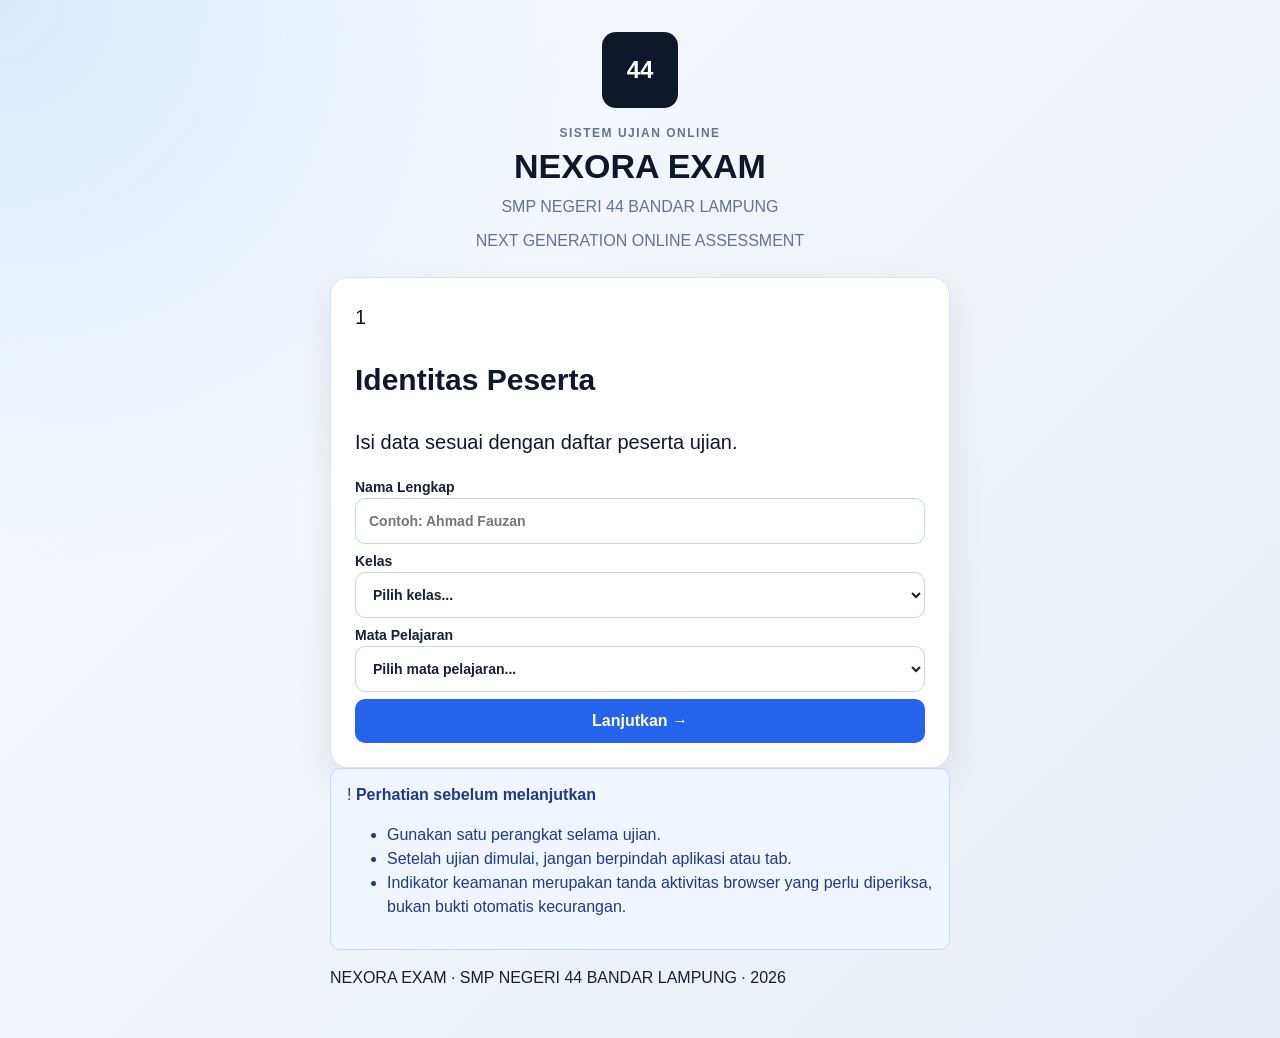
==== index.html @ fcafcac7 "Update index.html" ====
<!doctype html>
<html lang="id">
<head>
  <meta charset="utf-8">
  <meta
    name="viewport"
    content="width=device-width, initial-scale=1, viewport-fit=cover"
  >

  <meta
    name="description"
    content="Platform ujian digital SMP Negeri 44 Bandar Lampung."
  >

  <meta name="theme-color" content="#0f172a">

  <title>NEXORA EXAM — SMP Negeri 44 Bandar Lampung</title>

  <link rel="stylesheet" href="style.css">
</head>

<body class="landing">

  <main class="shell narrow">

    <!-- =========================
         BRAND / HEADER
    ========================== -->
    <section class="brand-card">

      <div class="brand-mark">44</div>

      <div class="brand-content">
        <div class="eyebrow">
          SISTEM UJIAN ONLINE
        </div>

        <h1>NEXORA EXAM</h1>

        <p class="school-name">
          SMP NEGERI 44 BANDAR LAMPUNG
        </p>

        <p class="brand-tagline">
          NEXT GENERATION ONLINE ASSESSMENT
        </p>
      </div>

    </section>


    <!-- =========================
         FORM IDENTITAS
    ========================== -->
    <section class="card">

      <div class="section-title">

        <span class="section-number">1</span>

        <div class="section-heading">
          <h2>Identitas Peserta</h2>

          <p>
            Isi data sesuai dengan daftar peserta ujian.
          </p>
        </div>

      </div>


      <form id="loginForm" novalidate>

        <!-- NAMA -->
        <label for="studentName">
          Nama Lengkap

          <input
            id="studentName"
            type="text"
            required
            autocomplete="name"
            placeholder="Contoh: Ahmad Fauzan"
          >
        </label>


        <!-- KELAS -->
        <label for="classSelect">
          Kelas

          <select id="classSelect" required>
            <option value="">
              Pilih kelas...
            </option>
          </select>
        </label>


        <!-- MATA PELAJARAN -->
        <label for="subjectSelect">
          Mata Pelajaran

          <select id="subjectSelect" required>
            <option value="">
              Pilih mata pelajaran...
            </option>
          </select>
        </label>


        <!-- INFO -->
        <div
          id="formInfo"
          class="info-box hidden"
        ></div>


        <!-- ERROR -->
        <p
          id="loginError"
          class="error hidden"
        ></p>


        <!-- BUTTON -->
        <button
          class="primary full"
          type="submit"
        >
          Lanjutkan
          <span>→</span>
        </button>

      </form>

    </section>


    <!-- =========================
         PERHATIAN
    ========================== -->
    <section class="notice">

      <div class="notice-heading">
        <span class="notice-icon">!</span>

        <strong>Perhatian sebelum melanjutkan</strong>
      </div>

      <ul>

        <li>
          Gunakan satu perangkat selama ujian.
        </li>

        <li>
          Setelah ujian dimulai, jangan berpindah
          aplikasi atau tab.
        </li>

        <li>
          Indikator keamanan merupakan tanda aktivitas
          browser yang perlu diperiksa, bukan bukti
          otomatis kecurangan.
        </li>

      </ul>

    </section>


    <p class="page-caption">
      NEXORA EXAM · SMP NEGERI 44 BANDAR LAMPUNG · 2026
    </p>

  </main>


  <!-- =========================
       JAVASCRIPT
  ========================== -->
  <script src="config.js"></script>
  <script src="app.js"></script>

</body>
</html>
---- style.css ----
/* =========================================================
   NEXORA EXAM — SMP NEGERI 44 BANDAR LAMPUNG
   STYLE.CSS
   ========================================================= */


/* =========================================================
   GLOBAL
   ========================================================= */

* {
  box-sizing: border-box;
}

html,
body {
  margin: 0;
  padding: 0;
  min-height: 100%;
  font-family: Arial, Helvetica, sans-serif;
  color: #172033;
  background: #eef2f7;
}

body {
  line-height: 1.5;
}

button,
input,
select {
  font: inherit;
}

button {
  cursor: pointer;
}

.hidden {
  display: none !important;
}


/* =========================================================
   GENERAL / LOGIN / DASHBOARD
   Dipertahankan agar halaman lain tidak rusak
   ========================================================= */

.shell {
  width: min(1100px, calc(100% - 32px));
  margin: 0 auto;
}

.narrow {
  max-width: 620px;
}

.wide {
  max-width: 1180px;
}

.landing {
  min-height: 100vh;
  display: flex;
  align-items: center;
  justify-content: center;
  padding: 32px 16px;
  background:
    radial-gradient(circle at top left, #dbeafe 0, transparent 35%),
    linear-gradient(135deg, #f8fafc, #e8eef6);
}

.brand-card {
  text-align: center;
  margin-bottom: 24px;
}

.brand-mark,
.mini-mark {
  display: inline-flex;
  align-items: center;
  justify-content: center;
  font-weight: 800;
  background: #0f172a;
  color: #fff;
  border-radius: 14px;
}

.brand-mark {
  width: 76px;
  height: 76px;
  font-size: 24px;
  margin-bottom: 16px;
}

.mini-mark {
  width: 42px;
  height: 42px;
  font-size: 14px;
}

.eyebrow {
  margin: 0 0 6px;
  font-size: 12px;
  font-weight: 800;
  letter-spacing: 1.5px;
  color: #64748b;
}

.brand-card h1 {
  margin: 0;
  font-size: 34px;
  line-height: 1.1;
  color: #0f172a;
}

.brand-card p {
  margin: 10px 0 0;
  color: #64748b;
}

.card {
  background: #fff;
  border: 1px solid #dbe2ea;
  border-radius: 18px;
  padding: 24px;
  box-shadow: 0 12px 35px rgba(15, 23, 42, .08);
}

.section-title {
  margin: 0 0 18px;
  font-size: 20px;
  color: #0f172a;
}

label {
  display: block;
  margin-bottom: 7px;
  font-weight: 700;
  font-size: 14px;
}

input,
select {
  width: 100%;
  height: 46px;
  padding: 0 13px;
  border: 1px solid #cbd5e1;
  border-radius: 10px;
  background: #fff;
  color: #172033;
  outline: none;
}

input:focus,
select:focus {
  border-color: #2563eb;
  box-shadow: 0 0 0 3px rgba(37, 99, 235, .12);
}

button {
  border: 0;
}

.primary,
.secondary,
.danger {
  min-height: 44px;
  padding: 10px 18px;
  border-radius: 10px;
  font-weight: 800;
}

.primary {
  background: #2563eb;
  color: #fff;
}

.primary:hover {
  background: #1d4ed8;
}

.secondary {
  background: #e2e8f0;
  color: #172033;
}

.danger {
  background: #dc2626;
  color: #fff;
}

.full {
  width: 100%;
}

.actions {
  display: flex;
  gap: 10px;
  flex-wrap: wrap;
}

.info-box,
.notice {
  padding: 14px 16px;
  border-radius: 10px;
  background: #eff6ff;
  border: 1px solid #bfdbfe;
  color: #1e3a8a;
}

.error {
  color: #b91c1c;
  font-weight: 700;
}

.identity-grid {
  display: grid;
  grid-template-columns: repeat(2, 1fr);
  gap: 12px;
}

.security-list {
  margin: 0;
  padding-left: 20px;
}


/* =========================================================
   NEXORA EXAM
   ========================================================= */

.exam-body {
  min-height: 100vh;
  overflow: hidden;
  background:
    radial-gradient(circle at 10% 0%, rgba(37, 99, 235, .10), transparent 28%),
    radial-gradient(circle at 90% 100%, rgba(14, 165, 233, .08), transparent 30%),
    #e9eef5;
}


/* =========================================================
   TOP HEADER
   ========================================================= */

.exam-topbar {
  position: relative;
  z-index: 20;

  min-height: 82px;
  padding: 10px 24px;

  display: flex;
  align-items: center;
  justify-content: space-between;
  gap: 20px;

  background:
    linear-gradient(110deg, #0b1730 0%, #12264a 58%, #173968 100%);

  color: #fff;

  border-bottom: 4px solid #2563eb;

  box-shadow:
    0 5px 18px rgba(15, 23, 42, .22);
}


/* =========================================================
   BRAND
   ========================================================= */

.exam-brand {
  min-width: 0;

  display: flex;
  align-items: center;
  gap: 13px;
}

.school-logo {
  width: 56px;
  height: 56px;

  flex: 0 0 56px;

  display: flex;
  align-items: center;
  justify-content: center;

  border-radius: 12px;

  background: #fff;

  border: 2px solid rgba(255, 255, 255, .65);

  overflow: hidden;

  box-shadow: 0 4px 12px rgba(0, 0, 0, .18);
}

.school-logo img {
  width: 100%;
  height: 100%;
  object-fit: contain;
}

.logo-fallback {
  font-size: 18px;
  font-weight: 900;
  color: #0f172a;
}

.brand-text {
  min-width: 0;
}

.brand-text strong {
  display: block;

  font-size: 21px;
  line-height: 1.1;

  font-weight: 900;
  letter-spacing: .4px;
}

.brand-text small {
  display: block;

  margin-top: 4px;

  color: #dbeafe;

  font-size: 11px;
  font-weight: 700;

  letter-spacing: .65px;
}

.brand-text::after {
  content: "NEXT GENERATION ONLINE ASSESSMENT";

  display: block;

  margin-top: 2px;

  font-size: 8px;
  font-weight: 800;

  letter-spacing: 1.2px;

  color: #93c5fd;
}


/* =========================================================
   RIGHT HEADER STATUS
   ========================================================= */

.exam-status {
  display: flex;
  align-items: center;
  justify-content: flex-end;
  gap: 9px;

  flex-shrink: 0;
}


/* REAL-TIME CLOCK */

.exam-clock {
  min-width: 94px;

  padding: 7px 10px;

  text-align: center;

  border-radius: 8px;

  background: rgba(255, 255, 255, .08);
  border: 1px solid rgba(255, 255, 255, .13);
}

.exam-clock .status-label {
  display: block;

  margin-bottom: 1px;

  font-size: 7px;
  font-weight: 800;

  letter-spacing: 1px;

  color: #94a3b8;
}

.exam-clock strong {
  display: block;

  font-family: "Courier New", monospace;

  font-size: 14px;
  letter-spacing: 1px;

  color: #fff;
}


/* =========================================================
   TIMER
   ========================================================= */

.exam-timer {
  min-width: 150px;

  padding: 7px 14px;

  background: #fff;

  border-radius: 10px;

  border: 1px solid #dbeafe;

  text-align: center;

  box-shadow: 0 4px 12px rgba(0, 0, 0, .12);
}

.exam-timer .status-label {
  display: block;

  margin-bottom: 0;

  font-size: 8px;
  font-weight: 900;

  letter-spacing: 1.3px;

  color: #64748b;
}

.timer {
  display: block;

  margin-top: -1px;

  font-family: "Courier New", monospace;

  font-size: 26px;
  line-height: 1;

  font-weight: 900;

  letter-spacing: 1px;

  color: #0f172a;
}


/* =========================================================
   SECURITY
   ========================================================= */

.exam-security {
  display: flex;
  flex-direction: column;
  align-items: center;
  gap: 2px;
}

.exam-security .status-label {
  font-size: 7px;
  font-weight: 800;
  letter-spacing: 1px;
  color: #94a3b8;
}

.violation-badge {
  min-width: 66px;
  height: 34px;

  display: inline-flex;
  align-items: center;
  justify-content: center;

  padding: 0 10px;

  border-radius: 8px;

  background: rgba(245, 158, 11, .14);
  border: 1px solid rgba(245, 158, 11, .35);

  color: #fde68a;

  font-size: 13px;
  font-weight: 900;
}


/* =========================================================
   FULLSCREEN BUTTON
   ========================================================= */

.icon-btn {
  width: 38px;
  height: 38px;

  display: inline-flex;
  align-items: center;
  justify-content: center;

  border-radius: 9px;

  background: rgba(255, 255, 255, .08);
  color: #fff;

  border: 1px solid rgba(255, 255, 255, .15);

  font-size: 20px;
}

.icon-btn:hover {
  background: rgba(255, 255, 255, .16);
}


/* =========================================================
   EXAM INFO BAR
   ========================================================= */

.exam-info-bar {
  position: relative;
  z-index: 10;

  min-height: 70px;

  display: flex;
  align-items: center;

  padding: 10px 24px;

  background: #fff;

  border-bottom: 1px solid #d9e1eb;

  box-shadow: 0 3px 10px rgba(15, 23, 42, .07);
}

.exam-identity-box {
  display: flex;
  align-items: center;
  gap: 12px;

  min-width: 280px;

  padding-right: 25px;

  border-right: 1px solid #e2e8f0;
}

.identity-icon {
  width: 40px;
  height: 40px;

  display: flex;
  align-items: center;
  justify-content: center;

  flex: 0 0 40px;

  border-radius: 10px;

  background: #eff6ff;

  border: 1px solid #bfdbfe;

  color: #2563eb;

  font-size: 19px;
}

.identity-content {
  min-width: 0;
}

.identity-label {
  display: block;

  margin-bottom: 1px;

  font-size: 8px;
  font-weight: 900;

  letter-spacing: 1.2px;

  color: #64748b;
}

#examIdentity {
  display: block;

  font-size: 14px;
  font-weight: 900;

  color: #0f172a;

  white-space: nowrap;
  overflow: hidden;
  text-overflow: ellipsis;
}


/* =========================================================
   EXAM STAGE
   ========================================================= */

.exam-stage {
  position: relative;

  height: calc(100vh - 152px);

  padding: 16px 22px 20px;

  overflow: hidden;

  background:
    linear-gradient(
      180deg,
      #edf2f7 0%,
      #e7edf4 100%
    );
}


/* =========================================================
   GOOGLE FORM WORKSPACE
   ========================================================= */

.form-frame {
  position: relative;
  z-index: 1;

  display: block;

  width: 100%;
  height: 100%;

  border: 0;

  border-radius: 12px;

  background: #fff;

  box-shadow:
    0 2px 5px rgba(15, 23, 42, .06),
    0 10px 30px rgba(15, 23, 42, .10);

  border: 1px solid #d9e2ec;
}


/* =========================================================
   LOADING
   ========================================================= */

.loading-card {
  position: absolute;

  z-index: 5;

  left: 50%;
  top: 50%;

  transform: translate(-50%, -50%);

  width: min(360px, calc(100% - 40px));

  padding: 30px;

  text-align: center;

  background: #fff;

  border: 1px solid #dbe2ea;

  border-radius: 16px;

  box-shadow: 0 18px 45px rgba(15, 23, 42, .16);
}

.loading-card p {
  margin: 12px 0 0;

  color: #64748b;
  font-weight: 700;
}

.spinner {
  width: 38px;
  height: 38px;

  margin: 0 auto;

  border: 4px solid #dbeafe;
  border-top-color: #2563eb;

  border-radius: 50%;

  animation: nexora-spin .8s linear infinite;
}

@keyframes nexora-spin {
  to {
    transform: rotate(360deg);
  }
}


/* =========================================================
   MODAL
   ========================================================= */

.modal-overlay {
  position: fixed;

  inset: 0;

  z-index: 100;

  display: flex;

  align-items: center;
  justify-content: center;

  padding: 20px;

  background: rgba(15, 23, 42, .70);

  backdrop-filter: blur(5px);
}

.modal-card {
  width: min(440px, 100%);

  padding: 32px;

  text-align: center;

  background: #fff;

  border-radius: 18px;

  border: 1px solid #dbe2ea;

  box-shadow: 0 25px 70px rgba(0, 0, 0, .28);
}

.modal-icon {
  width: 58px;
  height: 58px;

  display: flex;
  align-items: center;
  justify-content: center;

  margin: 0 auto 16px;

  border-radius: 50%;

  background: #eff6ff;

  color: #2563eb;

  font-size: 25px;
  font-weight: 900;
}

.modal-card h2 {
  margin: 0 0 10px;

  color: #0f172a;

  font-size: 23px;
}

.modal-card p {
  margin: 0 0 22px;

  color: #64748b;
}

.danger-card .modal-icon {
  background: #fff7ed;
  color: #ea580c;
}

.danger-card {
  border-top: 5px solid #f97316;
}


/* =========================================================
   FINISHED
   ========================================================= */

.finished-card {
  position: absolute;

  z-index: 10;

  left: 50%;
  top: 50%;

  transform: translate(-50%, -50%);

  width: min(480px, calc(100% - 40px));

  padding: 36px;

  text-align: center;

  background: #fff;

  border-radius: 18px;

  border: 1px solid #dbe2ea;

  box-shadow: 0 25px 60px rgba(15, 23, 42, .18);
}

.success-icon {
  width: 64px;
  height: 64px;

  display: flex;
  align-items: center;
  justify-content: center;

  margin: 0 auto 16px;

  border-radius: 50%;

  background: #ecfdf5;

  color: #059669;

  font-size: 34px;
  font-weight: 900;
}

.finished-card h2 {
  margin: 0 0 10px;

  color: #0f172a;
}

.finished-card p {
  color: #64748b;
}


/* =========================================================
   DASHBOARD
   ========================================================= */

.dashboard {
  min-height: 100vh;
  padding: 24px;

  background: #eef2f7;
}


/* =========================================================
   TABLET
   ========================================================= */

@media (max-width: 900px) {

  .exam-topbar {
    padding-left: 16px;
    padding-right: 16px;
  }

  .exam-info-bar {
    padding-left: 16px;
    padding-right: 16px;
  }

  .exam-stage {
    padding-left: 14px;
    padding-right: 14px;
  }

  .exam-clock {
    display: none;
  }

  .exam-timer {
    min-width: 135px;
  }

  .timer {
    font-size: 23px;
  }

  .exam-identity-box {
    min-width: 0;
  }
}


/* =========================================================
   MOBILE
   ========================================================= */

@media (max-width: 640px) {

  .exam-body {
    overflow: hidden;
  }

  .exam-topbar {
    min-height: 68px;
    padding: 8px 10px;
    gap: 8px;
  }

  .school-logo {
    width: 44px;
    height: 44px;
    flex-basis: 44px;
  }

  .brand-text strong {
    font-size: 16px;
  }

  .brand-text small {
    font-size: 8px;
  }

  .brand-text::after {
    display: none;
  }

  .exam-status {
    gap: 5px;
  }

  .exam-timer {
    min-width: 105px;
    padding: 5px 8px;
  }

  .timer {
    font-size: 20px;
  }

  .exam-security {
    display: none;
  }

  .icon-btn {
    width: 34px;
    height: 34px;
  }

  .exam-info-bar {
    min-height: 58px;
    padding: 7px 10px;
  }

  .exam-identity-box {
    width: 100%;
    padding-right: 0;
    border-right: 0;
  }

  .identity-icon {
    width: 34px;
    height: 34px;
    flex-basis: 34px;
    font-size: 16px;
  }

  #examIdentity {
    font-size: 12px;
  }

  .exam-stage {
    height: calc(100vh - 126px);
    padding: 8px;
  }

  .form-frame {
    border-radius: 8px;
  }

  .modal-card {
    padding: 25px 20px;
  }
}
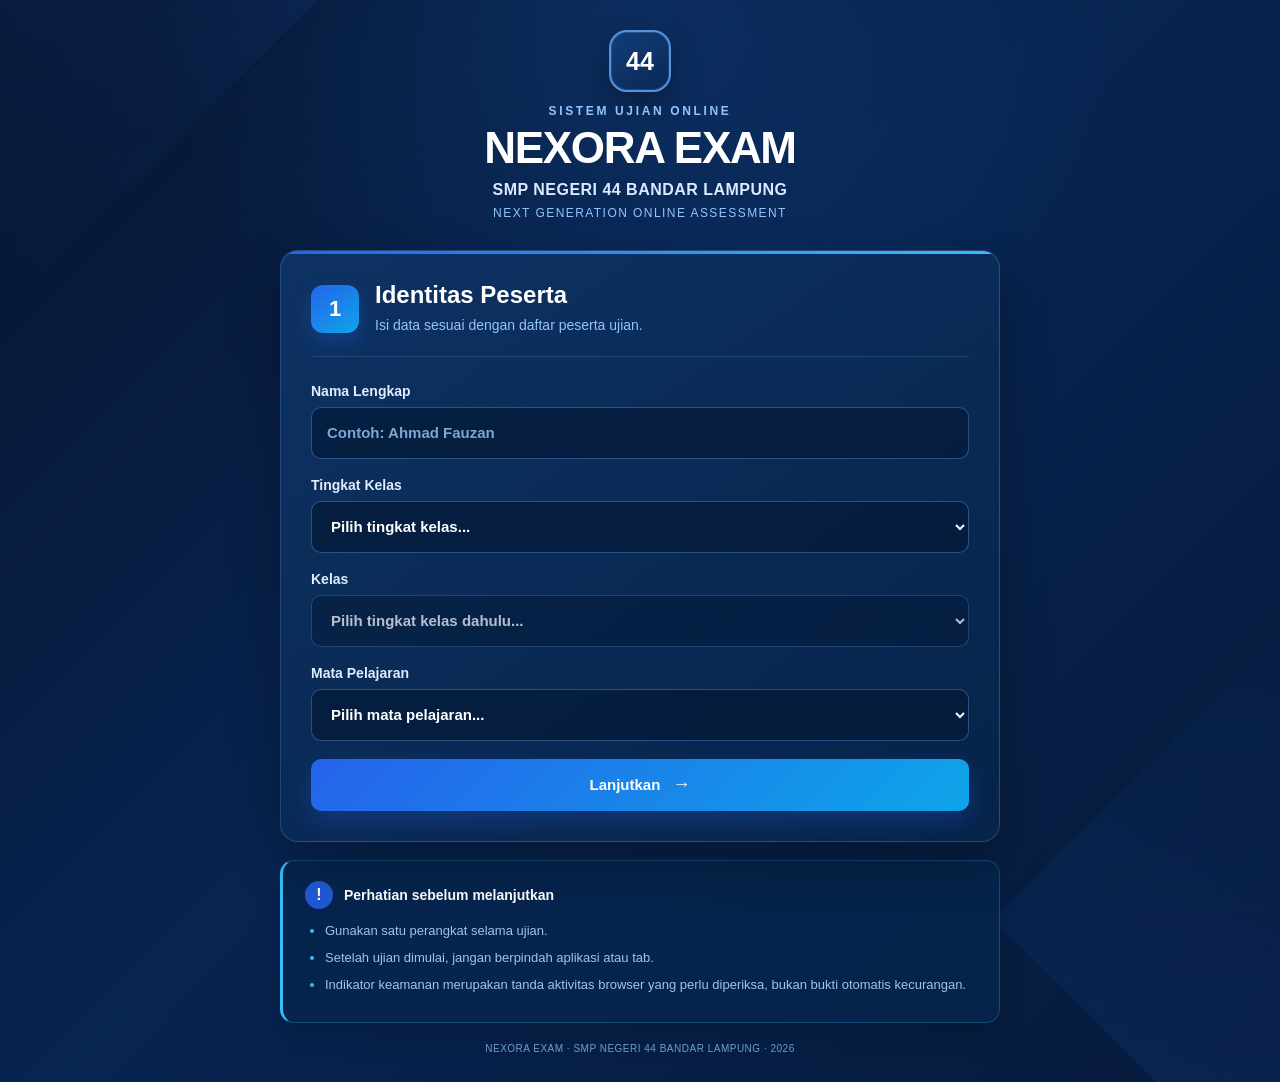
==== commit faa6dd76: "Add files via upload" ====
--- a/index.html
+++ b/index.html
@@ -86,12 +86,22 @@
 
 
         <!-- KELAS -->
+        <label for="levelSelect">
+          Tingkat Kelas
+
+          <select id="levelSelect" required>
+            <option value="">
+              Pilih tingkat kelas...
+            </option>
+          </select>
+        </label>
+
         <label for="classSelect">
           Kelas
 
-          <select id="classSelect" required>
+          <select id="classSelect" required disabled>
             <option value="">
-              Pilih kelas...
+              Pilih tingkat kelas dahulu...
             </option>
           </select>
         </label>
--- a/style.css
+++ b/style.css
@@ -1,39 +1,34 @@
 /* =========================================================
-   NEXORA EXAM — SMP NEGERI 44 BANDAR LAMPUNG
-   STYLE.CSS
-   ========================================================= */
-
-
-/* =========================================================
-   GLOBAL
+   NEXORA EXAM
+   SMP NEGERI 44 BANDAR LAMPUNG
+   MASTER STYLESHEET
    ========================================================= */
 
 * {
   box-sizing: border-box;
 }
 
-html,
+html {
+  min-height: 100%;
+}
+
 body {
   margin: 0;
-  padding: 0;
-  min-height: 100%;
-  font-family: Arial, Helvetica, sans-serif;
-  color: #172033;
-  background: #eef2f7;
-}
-
-body {
-  line-height: 1.5;
+  min-height: 100vh;
+  font-family: Inter, "Segoe UI", Roboto, Helvetica, Arial, sans-serif;
+  -webkit-font-smoothing: antialiased;
+  text-rendering: optimizeLegibility;
 }
 
 button,
 input,
-select {
+select,
+textarea {
   font: inherit;
 }
 
 button {
-  cursor: pointer;
+  -webkit-tap-highlight-color: transparent;
 }
 
 .hidden {
@@ -42,275 +37,838 @@
 
 
 /* =========================================================
-   GENERAL / LOGIN / DASHBOARD
-   Dipertahankan agar halaman lain tidak rusak
+   GLOBAL SHELL
    ========================================================= */
 
 .shell {
-  width: min(1100px, calc(100% - 32px));
+  width: min(92%, 900px);
   margin: 0 auto;
-}
-
-.narrow {
-  max-width: 620px;
-}
-
-.wide {
-  max-width: 1180px;
-}
-
-.landing {
+  padding: 30px 0 28px;
+}
+
+.shell.narrow {
+  max-width: 720px;
+}
+
+
+/* =========================================================
+   LANDING + STUDENT CONFIRMATION
+   ========================================================= */
+
+body.landing,
+body.student-confirmation {
+  position: relative;
   min-height: 100vh;
+  background:
+    radial-gradient(
+      circle at 50% 0%,
+      rgba(30, 110, 210, 0.20),
+      transparent 38%
+    ),
+    linear-gradient(
+      135deg,
+      #06152f 0%,
+      #082451 48%,
+      #061a3a 100%
+    );
+  color: #f8fafc;
+}
+
+body.landing::before,
+body.landing::after,
+body.student-confirmation::before,
+body.student-confirmation::after {
+  content: "";
+  position: fixed;
+  pointer-events: none;
+  z-index: 0;
+}
+
+body.landing::before,
+body.student-confirmation::before {
+  width: 420px;
+  height: 420px;
+  top: -220px;
+  left: -180px;
+  background: linear-gradient(
+    135deg,
+    rgba(37, 99, 235, 0.16),
+    transparent
+  );
+  transform: rotate(45deg);
+}
+
+body.landing::after,
+body.student-confirmation::after {
+  width: 420px;
+  height: 420px;
+  right: -220px;
+  bottom: -230px;
+  background: linear-gradient(
+    135deg,
+    transparent,
+    rgba(37, 99, 235, 0.14)
+  );
+  transform: rotate(45deg);
+}
+
+body.landing .shell,
+body.student-confirmation .shell {
+  position: relative;
+  z-index: 1;
+}
+
+
+/* =========================================================
+   BRAND
+   ========================================================= */
+
+body.landing .brand-card,
+body.student-confirmation .brand-card {
+  text-align: center;
+  margin-bottom: 30px;
+  color: #ffffff;
+}
+
+body.student-confirmation .brand-card.compact {
+  padding: 0;
+}
+
+body.landing .brand-mark,
+body.student-confirmation .brand-mark {
+  width: 62px;
+  height: 62px;
+  margin: 0 auto 12px;
+
   display: flex;
   align-items: center;
   justify-content: center;
-  padding: 32px 16px;
+
+  border: 2px solid rgba(96, 165, 250, 0.85);
+  border-radius: 18px;
+
+  background: linear-gradient(
+    145deg,
+    #123d79,
+    #0a2854
+  );
+
+  color: #ffffff;
+  font-size: 25px;
+  font-weight: 800;
+
+  box-shadow:
+    0 10px 30px rgba(0, 0, 0, 0.30),
+    inset 0 0 0 1px rgba(147, 197, 253, 0.15);
+}
+
+body.landing .eyebrow,
+body.student-confirmation .eyebrow {
+  margin-bottom: 7px;
+
+  color: #93c5fd;
+  font-size: 12px;
+  font-weight: 700;
+  letter-spacing: 0.22em;
+  text-transform: uppercase;
+}
+
+body.landing .brand-card h1,
+body.student-confirmation .brand-card h1 {
+  margin: 0;
+
+  color: #ffffff;
+  font-size: clamp(32px, 6vw, 44px);
+  line-height: 1.05;
+  font-weight: 800;
+  letter-spacing: -0.03em;
+}
+
+body.landing .school-name,
+body.student-confirmation .school-name {
+  margin: 10px 0 0;
+
+  color: #dbeafe;
+  font-size: 16px;
+  font-weight: 600;
+  letter-spacing: 0.03em;
+}
+
+body.landing .brand-tagline,
+body.student-confirmation .brand-tagline {
+  margin: 7px 0 0;
+
+  color: #93c5fd;
+  font-size: 12px;
+  letter-spacing: 0.12em;
+}
+
+
+/* =========================================================
+   MAIN CARD
+   ========================================================= */
+
+body.landing .card,
+body.student-confirmation .card {
+  position: relative;
+
+  padding: 30px;
+
+  border: 1px solid rgba(96, 165, 250, 0.28);
+  border-radius: 18px;
+
   background:
-    radial-gradient(circle at top left, #dbeafe 0, transparent 35%),
-    linear-gradient(135deg, #f8fafc, #e8eef6);
-}
-
-.brand-card {
-  text-align: center;
-  margin-bottom: 24px;
-}
-
-.brand-mark,
-.mini-mark {
-  display: inline-flex;
+    linear-gradient(
+      145deg,
+      rgba(14, 51, 100, 0.96),
+      rgba(7, 35, 73, 0.97)
+    );
+
+  box-shadow:
+    0 22px 50px rgba(0, 0, 0, 0.28),
+    inset 0 1px 0 rgba(255, 255, 255, 0.04);
+
+  overflow: hidden;
+}
+
+body.landing .card::before,
+body.student-confirmation .card::before {
+  content: "";
+
+  position: absolute;
+  top: 0;
+  left: 0;
+  right: 0;
+
+  height: 3px;
+
+  background:
+    linear-gradient(
+      90deg,
+      #2563eb,
+      #38bdf8
+    );
+}
+
+
+/* =========================================================
+   SECTION TITLE
+   ========================================================= */
+
+body.landing .section-title,
+body.student-confirmation .section-title {
+  display: flex;
+  align-items: center;
+  gap: 16px;
+
+  margin-bottom: 26px;
+  padding-bottom: 20px;
+
+  border-bottom: 1px solid rgba(147, 197, 253, 0.18);
+}
+
+body.landing .section-number,
+body.student-confirmation .section-number {
+  flex: 0 0 auto;
+
+  width: 48px;
+  height: 48px;
+
+  display: flex;
   align-items: center;
   justify-content: center;
+
+  border-radius: 12px;
+
+  background:
+    linear-gradient(
+      145deg,
+      #2563eb,
+      #0ea5e9
+    );
+
+  color: #ffffff;
+  font-size: 22px;
   font-weight: 800;
-  background: #0f172a;
-  color: #fff;
+
+  box-shadow:
+    0 8px 20px rgba(37, 99, 235, 0.30);
+}
+
+body.landing .section-heading h2,
+body.student-confirmation .section-heading h2 {
+  margin: 0;
+
+  color: #ffffff;
+  font-size: 24px;
+  line-height: 1.2;
+}
+
+body.landing .section-heading p,
+body.student-confirmation .section-heading p {
+  margin: 5px 0 0;
+
+  color: #93c5fd;
+  font-size: 14px;
+  line-height: 1.5;
+}
+
+
+/* =========================================================
+   LANDING FORM
+   ========================================================= */
+
+body.landing form {
+  display: flex;
+  flex-direction: column;
+  gap: 18px;
+}
+
+body.landing form label {
+  display: flex;
+  flex-direction: column;
+  gap: 8px;
+
+  color: #e0ecff;
+  font-size: 14px;
+  font-weight: 700;
+}
+
+body.landing form input,
+body.landing form select {
+  width: 100%;
+  min-height: 52px;
+  padding: 0 15px;
+
+  border: 1px solid rgba(96, 165, 250, 0.38);
+  border-radius: 10px;
+  outline: none;
+
+  background: rgba(5, 26, 57, 0.75);
+
+  color: #ffffff;
+  font-size: 15px;
+
+  transition:
+    border-color 0.18s ease,
+    box-shadow 0.18s ease,
+    background 0.18s ease;
+}
+
+body.landing form input::placeholder {
+  color: #7fa6d3;
+}
+
+body.landing form input:focus,
+body.landing form select:focus {
+  border-color: #38bdf8;
+
+  background: rgba(6, 31, 66, 0.95);
+
+  box-shadow:
+    0 0 0 3px rgba(56, 189, 248, 0.12);
+}
+
+body.landing form select {
+  cursor: pointer;
+}
+
+body.landing .info-box {
+  padding: 12px 14px;
+
+  border: 1px solid rgba(96, 165, 250, 0.22);
+  border-radius: 9px;
+
+  background: rgba(30, 64, 175, 0.18);
+
+  color: #bfdbfe;
+  font-size: 13px;
+}
+
+body.landing .error,
+body.student-confirmation .error {
+  margin: 0;
+
+  color: #fca5a5;
+  font-size: 13px;
+}
+
+
+/* =========================================================
+   BUTTONS
+   ========================================================= */
+
+.primary {
+  border: 0;
+
+  background:
+    linear-gradient(
+      135deg,
+      #2563eb,
+      #0ea5e9
+    );
+
+  color: #ffffff;
+  cursor: pointer;
+
+  box-shadow:
+    0 10px 24px rgba(37, 99, 235, 0.28);
+
+  transition:
+    transform 0.15s ease,
+    box-shadow 0.15s ease,
+    filter 0.15s ease;
+}
+
+body.landing .primary {
+  width: 100%;
+  min-height: 52px;
+
+  border-radius: 10px;
+
+  font-size: 15px;
+  font-weight: 700;
+}
+
+body.landing .primary span {
+  margin-left: 8px;
+  font-size: 18px;
+}
+
+.primary:hover {
+  filter: brightness(1.08);
+
+  transform: translateY(-1px);
+
+  box-shadow:
+    0 13px 28px rgba(37, 99, 235, 0.35);
+}
+
+.primary:active {
+  transform: translateY(0);
+}
+
+
+/* =========================================================
+   LANDING NOTICE
+   ========================================================= */
+
+body.landing .notice {
+  margin-top: 18px;
+  padding: 20px 22px;
+
+  border: 1px solid rgba(56, 189, 248, 0.25);
+  border-left: 3px solid #38bdf8;
   border-radius: 14px;
-}
-
-.brand-mark {
-  width: 76px;
-  height: 76px;
-  font-size: 24px;
-  margin-bottom: 16px;
-}
-
-.mini-mark {
+
+  background: rgba(8, 38, 78, 0.72);
+
+  color: #bfdbfe;
+
+  box-shadow:
+    0 12px 28px rgba(0, 0, 0, 0.14);
+}
+
+body.landing .notice-heading,
+body.student-confirmation .notice-heading {
+  display: flex;
+  align-items: center;
+  gap: 11px;
+
+  margin-bottom: 12px;
+}
+
+body.landing .notice-icon,
+body.student-confirmation .notice-icon {
+  width: 28px;
+  height: 28px;
+  flex: 0 0 auto;
+
+  display: flex;
+  align-items: center;
+  justify-content: center;
+
+  border-radius: 50%;
+
+  background: rgba(37, 99, 235, 0.85);
+
+  color: #ffffff;
+  font-weight: 800;
+}
+
+body.landing .notice-heading strong,
+body.student-confirmation .notice-heading strong {
+  color: #ffffff;
+  font-size: 14px;
+}
+
+body.landing .notice ul {
+  margin: 0;
+  padding-left: 20px;
+}
+
+body.landing .notice li {
+  margin: 7px 0;
+
+  color: #9fc4ec;
+  font-size: 13px;
+  line-height: 1.55;
+}
+
+body.landing .notice li::marker {
+  color: #38bdf8;
+}
+
+
+/* =========================================================
+   FOOTER / CAPTION
+   ========================================================= */
+
+body.landing .page-caption,
+body.student-confirmation .page-caption {
+  margin: 20px 0 0;
+
+  color: #6f9bc9;
+  font-size: 10px;
+  text-align: center;
+  letter-spacing: 0.05em;
+}
+
+
+/* =========================================================
+   STUDENT CONFIRMATION
+   ========================================================= */
+
+body.student-confirmation .confirmation-section {
+  margin-bottom: 26px;
+}
+
+body.student-confirmation .subsection-title {
+  display: flex;
+  align-items: flex-start;
+  gap: 11px;
+
+  margin-bottom: 14px;
+}
+
+body.student-confirmation .subsection-line {
+  width: 3px;
+  min-height: 34px;
+  flex: 0 0 auto;
+
+  border-radius: 3px;
+
+  background:
+    linear-gradient(
+      180deg,
+      #38bdf8,
+      #2563eb
+    );
+}
+
+body.student-confirmation .subsection-title strong {
+  display: block;
+
+  color: #e0efff;
+  font-size: 12px;
+  letter-spacing: 0.10em;
+}
+
+body.student-confirmation .subsection-title small {
+  display: block;
+
+  margin-top: 3px;
+
+  color: #7fa8d5;
+  font-size: 12px;
+}
+
+
+/* =========================================================
+   IDENTITY
+   ========================================================= */
+
+body.student-confirmation .identity-grid {
+  display: grid;
+
+  grid-template-columns:
+    repeat(2, minmax(0, 1fr));
+
+  gap: 10px;
+}
+
+body.student-confirmation .identity-item {
+  min-width: 0;
+
+  padding: 15px;
+
+  border: 1px solid rgba(96, 165, 250, 0.20);
+  border-radius: 10px;
+
+  background: rgba(4, 24, 52, 0.55);
+}
+
+body.student-confirmation .identity-item small {
+  display: block;
+
+  margin-bottom: 6px;
+
+  color: #7fa8d5;
+  font-size: 11px;
+  font-weight: 600;
+  letter-spacing: 0.06em;
+  text-transform: uppercase;
+}
+
+body.student-confirmation .identity-item strong {
+  display: block;
+
+  color: #ffffff;
+  font-size: 14px;
+  line-height: 1.4;
+
+  overflow-wrap: anywhere;
+}
+
+
+/* =========================================================
+   SYSTEM CHECK
+   ========================================================= */
+
+body.student-confirmation .system-check-section {
+  margin-top: 4px;
+}
+
+body.student-confirmation .system-check-grid {
+  display: grid;
+
+  grid-template-columns:
+    repeat(2, minmax(0, 1fr));
+
+  gap: 10px;
+}
+
+body.student-confirmation .system-check-item {
+  display: flex;
+  align-items: flex-start;
+  gap: 11px;
+
+  padding: 14px;
+
+  border: 1px solid rgba(56, 189, 248, 0.20);
+  border-radius: 10px;
+
+  background: rgba(5, 29, 61, 0.62);
+}
+
+body.student-confirmation .check-icon {
+  width: 25px;
+  height: 25px;
+  flex: 0 0 auto;
+
+  display: flex;
+  align-items: center;
+  justify-content: center;
+
+  border-radius: 50%;
+
+  background: rgba(37, 99, 235, 0.85);
+
+  color: #ffffff;
+
+  font-size: 13px;
+  font-weight: 800;
+}
+
+body.student-confirmation .system-check-item strong {
+  display: block;
+
+  color: #e8f2ff;
+  font-size: 13px;
+  line-height: 1.35;
+}
+
+body.student-confirmation .system-check-item small {
+  display: block;
+
+  margin-top: 4px;
+
+  color: #7fa8d5;
+  font-size: 11px;
+  line-height: 1.4;
+}
+
+
+/* =========================================================
+   WARNING
+   ========================================================= */
+
+body.student-confirmation .notice.warning {
+  margin-top: 8px;
+  margin-bottom: 24px;
+  padding: 18px 19px;
+
+  border: 1px solid rgba(56, 189, 248, 0.22);
+  border-left: 3px solid #38bdf8;
+  border-radius: 12px;
+
+  background: rgba(8, 38, 78, 0.68);
+
+  color: #bfdbfe;
+}
+
+body.student-confirmation .notice.warning p {
+  margin: 0;
+
+  color: #9fc4ec;
+  font-size: 12px;
+  line-height: 1.6;
+}
+
+
+/* =========================================================
+   CONFIRMATION ACTIONS
+   ========================================================= */
+
+body.student-confirmation .actions {
+  display: flex;
+  gap: 10px;
+
+  margin-top: 4px;
+}
+
+body.student-confirmation .actions button {
+  min-height: 50px;
+
+  border-radius: 10px;
+
+  font-size: 14px;
+  font-weight: 700;
+
+  cursor: pointer;
+
+  transition:
+    transform 0.15s ease,
+    filter 0.15s ease,
+    box-shadow 0.15s ease;
+}
+
+body.student-confirmation .actions .secondary {
+  flex: 0 0 125px;
+
+  border: 1px solid rgba(147, 197, 253, 0.25);
+
+  background: rgba(5, 28, 59, 0.65);
+
+  color: #bfdbfe;
+}
+
+body.student-confirmation .actions .primary {
+  flex: 1;
+
+  border: 0;
+
+  background:
+    linear-gradient(
+      135deg,
+      #2563eb,
+      #0ea5e9
+    );
+
+  color: #ffffff;
+}
+
+body.student-confirmation .actions button:hover {
+  transform: translateY(-1px);
+}
+
+
+/* =========================================================
+   EXAM PAGE
+   ========================================================= */
+
+body.exam-page {
+  margin: 0;
+  min-height: 100vh;
+
+  background: #eef4fb;
+
+  color: #172033;
+}
+
+
+/* =========================================================
+   EXAM TOPBAR
+   ========================================================= */
+
+.exam-topbar {
+  position: sticky;
+  top: 0;
+  z-index: 100;
+
+  min-height: 70px;
+
+  display: flex;
+  align-items: center;
+  justify-content: space-between;
+
+  gap: 20px;
+
+  padding: 10px 18px;
+  padding-top: calc(10px + env(safe-area-inset-top, 0px));
+  padding-left: calc(18px + env(safe-area-inset-left, 0px));
+  padding-right: calc(18px + env(safe-area-inset-right, 0px));
+
+  background:
+    linear-gradient(
+      135deg,
+      #071a38,
+      #0a2b59
+    );
+
+  color: #ffffff;
+
+  box-shadow:
+    0 4px 18px rgba(0, 0, 0, 0.16);
+}
+
+.exam-brand {
+  display: flex;
+  align-items: center;
+
+  gap: 11px;
+
+  min-width: 0;
+}
+
+.school-logo {
   width: 42px;
   height: 42px;
-  font-size: 14px;
-}
-
-.eyebrow {
-  margin: 0 0 6px;
-  font-size: 12px;
-  font-weight: 800;
-  letter-spacing: 1.5px;
-  color: #64748b;
-}
-
-.brand-card h1 {
-  margin: 0;
-  font-size: 34px;
-  line-height: 1.1;
-  color: #0f172a;
-}
-
-.brand-card p {
-  margin: 10px 0 0;
-  color: #64748b;
-}
-
-.card {
-  background: #fff;
-  border: 1px solid #dbe2ea;
-  border-radius: 18px;
-  padding: 24px;
-  box-shadow: 0 12px 35px rgba(15, 23, 42, .08);
-}
-
-.section-title {
-  margin: 0 0 18px;
-  font-size: 20px;
-  color: #0f172a;
-}
-
-label {
-  display: block;
-  margin-bottom: 7px;
-  font-weight: 700;
-  font-size: 14px;
-}
-
-input,
-select {
-  width: 100%;
-  height: 46px;
-  padding: 0 13px;
-  border: 1px solid #cbd5e1;
-  border-radius: 10px;
-  background: #fff;
-  color: #172033;
-  outline: none;
-}
-
-input:focus,
-select:focus {
-  border-color: #2563eb;
-  box-shadow: 0 0 0 3px rgba(37, 99, 235, .12);
-}
-
-button {
-  border: 0;
-}
-
-.primary,
-.secondary,
-.danger {
-  min-height: 44px;
-  padding: 10px 18px;
-  border-radius: 10px;
-  font-weight: 800;
-}
-
-.primary {
-  background: #2563eb;
-  color: #fff;
-}
-
-.primary:hover {
-  background: #1d4ed8;
-}
-
-.secondary {
-  background: #e2e8f0;
-  color: #172033;
-}
-
-.danger {
-  background: #dc2626;
-  color: #fff;
-}
-
-.full {
-  width: 100%;
-}
-
-.actions {
-  display: flex;
-  gap: 10px;
-  flex-wrap: wrap;
-}
-
-.info-box,
-.notice {
-  padding: 14px 16px;
-  border-radius: 10px;
-  background: #eff6ff;
-  border: 1px solid #bfdbfe;
-  color: #1e3a8a;
-}
-
-.error {
-  color: #b91c1c;
-  font-weight: 700;
-}
-
-.identity-grid {
-  display: grid;
-  grid-template-columns: repeat(2, 1fr);
-  gap: 12px;
-}
-
-.security-list {
-  margin: 0;
-  padding-left: 20px;
-}
-
-
-/* =========================================================
-   NEXORA EXAM
-   ========================================================= */
-
-.exam-body {
-  min-height: 100vh;
-  overflow: hidden;
-  background:
-    radial-gradient(circle at 10% 0%, rgba(37, 99, 235, .10), transparent 28%),
-    radial-gradient(circle at 90% 100%, rgba(14, 165, 233, .08), transparent 30%),
-    #e9eef5;
-}
-
-
-/* =========================================================
-   TOP HEADER
-   ========================================================= */
-
-.exam-topbar {
-  position: relative;
-  z-index: 20;
-
-  min-height: 82px;
-  padding: 10px 24px;
-
-  display: flex;
-  align-items: center;
-  justify-content: space-between;
-  gap: 20px;
-
-  background:
-    linear-gradient(110deg, #0b1730 0%, #12264a 58%, #173968 100%);
-
-  color: #fff;
-
-  border-bottom: 4px solid #2563eb;
-
-  box-shadow:
-    0 5px 18px rgba(15, 23, 42, .22);
-}
-
-
-/* =========================================================
-   BRAND
-   ========================================================= */
-
-.exam-brand {
-  min-width: 0;
-
-  display: flex;
-  align-items: center;
-  gap: 13px;
-}
-
-.school-logo {
-  width: 56px;
-  height: 56px;
-
-  flex: 0 0 56px;
+  flex: 0 0 auto;
 
   display: flex;
   align-items: center;
   justify-content: center;
 
-  border-radius: 12px;
-
-  background: #fff;
-
-  border: 2px solid rgba(255, 255, 255, .65);
+  border-radius: 10px;
+
+  background: #123d79;
+
+  border: 1px solid rgba(147, 197, 253, 0.35);
 
   overflow: hidden;
-
-  box-shadow: 0 4px 12px rgba(0, 0, 0, .18);
 }
 
 .school-logo img {
   width: 100%;
   height: 100%;
+
   object-fit: contain;
 }
 
 .logo-fallback {
-  font-size: 18px;
-  font-weight: 900;
-  color: #0f172a;
+  font-size: 15px;
+  font-weight: 800;
 }
 
 .brand-text {
@@ -320,688 +878,874 @@
 .brand-text strong {
   display: block;
 
-  font-size: 21px;
+  font-size: 17px;
   line-height: 1.1;
-
-  font-weight: 900;
-  letter-spacing: .4px;
 }
 
 .brand-text small {
   display: block;
 
-  margin-top: 4px;
-
-  color: #dbeafe;
-
-  font-size: 11px;
-  font-weight: 700;
-
-  letter-spacing: .65px;
-}
-
-.brand-text::after {
-  content: "NEXT GENERATION ONLINE ASSESSMENT";
-
-  display: block;
-
-  margin-top: 2px;
-
-  font-size: 8px;
-  font-weight: 800;
-
-  letter-spacing: 1.2px;
-
-  color: #93c5fd;
-}
-
-
-/* =========================================================
-   RIGHT HEADER STATUS
+  margin-top: 3px;
+
+  color: #a9c8eb;
+  font-size: 10px;
+  letter-spacing: 0.04em;
+}
+
+
+/* =========================================================
+   EXAM STATUS
    ========================================================= */
 
 .exam-status {
   display: flex;
   align-items: center;
-  justify-content: flex-end;
-  gap: 9px;
-
-  flex-shrink: 0;
-}
-
-
-/* REAL-TIME CLOCK */
-
-.exam-clock {
-  min-width: 94px;
-
-  padding: 7px 10px;
-
-  text-align: center;
-
-  border-radius: 8px;
-
-  background: rgba(255, 255, 255, .08);
-  border: 1px solid rgba(255, 255, 255, .13);
-}
-
-.exam-clock .status-label {
-  display: block;
-
-  margin-bottom: 1px;
-
-  font-size: 7px;
-  font-weight: 800;
-
-  letter-spacing: 1px;
-
-  color: #94a3b8;
-}
-
-.exam-clock strong {
-  display: block;
-
-  font-family: "Courier New", monospace;
-
-  font-size: 14px;
-  letter-spacing: 1px;
-
-  color: #fff;
-}
-
-
-/* =========================================================
-   TIMER
-   ========================================================= */
-
-.exam-timer {
-  min-width: 150px;
-
-  padding: 7px 14px;
-
-  background: #fff;
-
-  border-radius: 10px;
-
-  border: 1px solid #dbeafe;
-
-  text-align: center;
-
-  box-shadow: 0 4px 12px rgba(0, 0, 0, .12);
-}
-
-.exam-timer .status-label {
-  display: block;
-
-  margin-bottom: 0;
-
-  font-size: 8px;
-  font-weight: 900;
-
-  letter-spacing: 1.3px;
-
-  color: #64748b;
-}
-
-.timer {
-  display: block;
-
-  margin-top: -1px;
-
-  font-family: "Courier New", monospace;
-
-  font-size: 26px;
-  line-height: 1;
-
-  font-weight: 900;
-
-  letter-spacing: 1px;
-
-  color: #0f172a;
-}
-
-
-/* =========================================================
-   SECURITY
-   ========================================================= */
-
+  gap: 8px;
+}
+
+.exam-clock,
+.exam-timer,
 .exam-security {
+  min-height: 40px;
+
   display: flex;
   flex-direction: column;
   align-items: center;
+  justify-content: center;
+  text-align: center;
+
+  padding: 5px 11px;
   gap: 2px;
-}
-
-.exam-security .status-label {
-  font-size: 7px;
+
+  border: 1px solid rgba(147, 197, 253, 0.20);
+  border-radius: 9px;
+
+  background: rgba(4, 22, 47, 0.55);
+
+  color: #dbeafe;
+
+  font-size: 12px;
+  font-weight: 700;
+}
+
+.exam-timer {
+  color: #ffffff;
+  font-variant-numeric: tabular-nums;
+}
+
+/* Label kecil di atas nilai (JAM / SISA WAKTU / JUMLAH PELANGGARAN) */
+.status-label {
+  display: block;
+  font-size: 0.68rem;
+  color: #93c5fd;
+  letter-spacing: 0.4px;
+  margin: 0;
+  line-height: 1.1;
+}
+
+#realtimeClock,
+#timer,
+#violationBadge {
+  display: block;
+  font-size: 1rem;
   font-weight: 800;
-  letter-spacing: 1px;
-  color: #94a3b8;
-}
-
-.violation-badge {
-  min-width: 66px;
+  color: #ffffff;
+  margin: 0;
+  line-height: 1.15;
+}
+
+/* Baris hari/tanggal di bawah jam */
+#realtimeDate {
+  display: block;
+  font-size: 0.65rem;
+  color: #b9d2ef;
+  margin-top: 1px;
+  font-weight: 500;
+}
+
+.exam-security {
+  color: #bfdbfe;
+}
+
+.exam-security.warning {
+  color: #fbbf24;
+
+  border-color:
+    rgba(251, 191, 36, 0.35);
+}
+
+.fullscreen-btn {
+  min-height: 40px;
+
+  padding: 0 12px;
+
+  border: 1px solid rgba(147, 197, 253, 0.25);
+  border-radius: 9px;
+
+  background: rgba(37, 99, 235, 0.75);
+
+  color: #ffffff;
+
+  cursor: pointer;
+}
+
+
+/* =========================================================
+   EXAM INFO
+   ========================================================= */
+
+.exam-info-bar {
+  padding: 12px 18px;
+
+  background: #ffffff;
+
+  border-bottom: 1px solid #dbe5f0;
+}
+
+.exam-identity-box {
+  display: flex;
+  align-items: center;
+
+  gap: 10px;
+
+  max-width: 1200px;
+
+  margin: 0 auto;
+}
+
+.identity-icon {
+  width: 34px;
   height: 34px;
 
-  display: inline-flex;
+  display: flex;
   align-items: center;
   justify-content: center;
 
-  padding: 0 10px;
-
-  border-radius: 8px;
-
-  background: rgba(245, 158, 11, .14);
-  border: 1px solid rgba(245, 158, 11, .35);
-
-  color: #fde68a;
+  border-radius: 9px;
+
+  background: #e7f0ff;
+
+  color: #2563eb;
+
+  font-weight: 800;
+}
+
+.identity-label {
+  display: block;
+
+  color: #718096;
+
+  font-size: 9px;
+  font-weight: 700;
+
+  letter-spacing: 0.08em;
+}
+
+#examIdentity {
+  display: block;
+
+  margin-top: 2px;
+
+  color: #172033;
 
   font-size: 13px;
-  font-weight: 900;
-}
-
-
-/* =========================================================
-   FULLSCREEN BUTTON
-   ========================================================= */
-
-.icon-btn {
-  width: 38px;
-  height: 38px;
-
-  display: inline-flex;
+  font-weight: 700;
+}
+
+
+/* =========================================================
+   GOOGLE FORM
+   ========================================================= */
+
+#formFrame {
+  display: block;
+
+  width: min(1100px, 94%);
+
+  min-height: calc(100vh - 150px);
+
+  margin: 18px auto;
+
+  border: 1px solid #dbe5f0;
+  border-radius: 14px;
+
+  background: #ffffff;
+
+  box-shadow:
+    0 8px 28px rgba(31, 55, 86, 0.08);
+}
+
+#loading {
+  padding: 50px 20px;
+
+  text-align: center;
+
+  color: #52657d;
+}
+
+
+/* =========================================================
+   START OVERLAY
+   =========================================================
+   IMPORTANT:
+   Overlay dibuat SOLID sehingga Google Form tidak terlihat
+   seperti blur di belakang modal.
+   ========================================================= */
+
+#startOverlay {
+  position: fixed;
+  inset: 0;
+
+  z-index: 1000;
+
+  display: flex;
   align-items: center;
   justify-content: center;
 
+  padding: 24px;
+
+  /*
+   * Jangan gunakan backdrop-filter blur.
+   * Form di belakang dibuat tidak terlihat.
+   */
+  background:
+    linear-gradient(
+      135deg,
+      rgba(3, 16, 36, 0.985),
+      rgba(5, 27, 58, 0.985)
+    );
+
+  color: #ffffff;
+
+  overflow-y: auto;
+}
+
+#startOverlay.hidden {
+  display: none !important;
+}
+
+
+/* ---------------------------------------------------------
+   Semua kemungkinan wrapper modal
+   --------------------------------------------------------- */
+
+#startOverlay > div,
+#startOverlay .overlay-card,
+#startOverlay .start-card,
+#startOverlay .modal-card,
+#startOverlay .start-content {
+  width: min(460px, 100%);
+
+  padding: 34px 32px;
+
+  border: 1px solid rgba(96, 165, 250, 0.30);
+  border-radius: 18px;
+
+  background:
+    linear-gradient(
+      145deg,
+      #0d3568,
+      #082850
+    );
+
+  box-shadow:
+    0 25px 70px rgba(0, 0, 0, 0.45),
+    inset 0 1px 0 rgba(255, 255, 255, 0.05);
+
+  text-align: center;
+}
+
+
+/* ---------------------------------------------------------
+   Garis atas modal
+   --------------------------------------------------------- */
+
+#startOverlay > div::before,
+#startOverlay .overlay-card::before,
+#startOverlay .start-card::before,
+#startOverlay .modal-card::before,
+#startOverlay .start-content::before {
+  content: "";
+
+  display: block;
+
+  width: 54px;
+  height: 4px;
+
+  margin: 0 auto 24px;
+
+  border-radius: 999px;
+
+  background:
+    linear-gradient(
+      90deg,
+      #2563eb,
+      #38bdf8
+    );
+}
+
+
+/* ---------------------------------------------------------
+   Heading
+   --------------------------------------------------------- */
+
+#startOverlay h1,
+#startOverlay h2,
+#startOverlay h3 {
+  margin: 0 0 12px;
+
+  color: #ffffff;
+
+  font-size: 25px;
+  line-height: 1.2;
+
+  font-weight: 800;
+
+  letter-spacing: -0.02em;
+}
+
+
+/* ---------------------------------------------------------
+   Paragraph
+   --------------------------------------------------------- */
+
+#startOverlay p {
+  margin: 0 auto 24px;
+
+  max-width: 360px;
+
+  color: #b9d2ef;
+
+  font-size: 13px;
+  line-height: 1.65;
+}
+
+
+/* ---------------------------------------------------------
+   Start button
+   --------------------------------------------------------- */
+
+#startOverlay button {
+  min-height: 46px;
+
+  padding: 0 18px;
+
+  border: 0;
   border-radius: 9px;
 
-  background: rgba(255, 255, 255, .08);
-  color: #fff;
-
-  border: 1px solid rgba(255, 255, 255, .15);
-
-  font-size: 20px;
-}
-
-.icon-btn:hover {
-  background: rgba(255, 255, 255, .16);
-}
-
-
-/* =========================================================
-   EXAM INFO BAR
-   ========================================================= */
-
-.exam-info-bar {
-  position: relative;
-  z-index: 10;
-
-  min-height: 70px;
-
-  display: flex;
-  align-items: center;
-
-  padding: 10px 24px;
-
-  background: #fff;
-
-  border-bottom: 1px solid #d9e1eb;
-
-  box-shadow: 0 3px 10px rgba(15, 23, 42, .07);
-}
-
-.exam-identity-box {
-  display: flex;
-  align-items: center;
-  gap: 12px;
-
-  min-width: 280px;
-
-  padding-right: 25px;
-
-  border-right: 1px solid #e2e8f0;
-}
-
-.identity-icon {
-  width: 40px;
-  height: 40px;
+  background:
+    linear-gradient(
+      135deg,
+      #2563eb,
+      #0ea5e9
+    );
+
+  color: #ffffff;
+
+  font-size: 13px;
+  font-weight: 700;
+
+  cursor: pointer;
+
+  box-shadow:
+    0 10px 25px rgba(37, 99, 235, 0.28);
+
+  transition:
+    transform 0.15s ease,
+    filter 0.15s ease,
+    box-shadow 0.15s ease;
+}
+
+#startOverlay button:hover {
+  filter: brightness(1.08);
+
+  transform: translateY(-1px);
+
+  box-shadow:
+    0 13px 28px rgba(37, 99, 235, 0.36);
+}
+
+#startOverlay button:active {
+  transform: translateY(0);
+}
+
+
+/* ---------------------------------------------------------
+   Jika struktur overlay tidak memiliki wrapper
+   --------------------------------------------------------- */
+
+#startOverlay > h1,
+#startOverlay > h2,
+#startOverlay > h3 {
+  width: min(460px, 100%);
+
+  margin: 0;
+
+  text-align: center;
+}
+
+#startOverlay > p {
+  width: min(460px, 100%);
+
+  text-align: center;
+}
+
+#startOverlay > button {
+  display: block;
+}
+
+
+/* =========================================================
+   FINISHED
+   ========================================================= */
+
+#finished {
+  width: min(520px, 92%);
+
+  margin: 70px auto;
+
+  padding: 30px;
+
+  border-radius: 16px;
+
+  background: #ffffff;
+
+  text-align: center;
+
+  box-shadow:
+    0 20px 50px rgba(0, 0, 0, 0.16);
+}
+
+
+/* =========================================================
+   VIOLATION MODAL
+   ========================================================= */
+
+#violationModal {
+  position: fixed;
+  inset: 0;
+
+  z-index: 2000;
 
   display: flex;
   align-items: center;
   justify-content: center;
 
-  flex: 0 0 40px;
-
-  border-radius: 10px;
-
-  background: #eff6ff;
-
-  border: 1px solid #bfdbfe;
-
-  color: #2563eb;
-
-  font-size: 19px;
-}
-
-.identity-content {
-  min-width: 0;
-}
-
-.identity-label {
-  display: block;
-
-  margin-bottom: 1px;
-
-  font-size: 8px;
-  font-weight: 900;
-
-  letter-spacing: 1.2px;
-
-  color: #64748b;
-}
-
-#examIdentity {
-  display: block;
-
-  font-size: 14px;
-  font-weight: 900;
-
-  color: #0f172a;
-
-  white-space: nowrap;
-  overflow: hidden;
-  text-overflow: ellipsis;
-}
-
-
-/* =========================================================
-   EXAM STAGE
-   ========================================================= */
-
-.exam-stage {
-  position: relative;
-
-  height: calc(100vh - 152px);
-
-  padding: 16px 22px 20px;
-
-  overflow: hidden;
-
+  padding: 20px;
+
+  background:
+    rgba(3, 16, 36, 0.92);
+}
+
+
+/* =========================================================
+   DASHBOARD
+   ========================================================= */
+
+body.dashboard {
+  min-height: 100vh;
+
+  background: #f3f6fa;
+
+  color: #172033;
+}
+
+.dashboard-header {
   background:
     linear-gradient(
-      180deg,
-      #edf2f7 0%,
-      #e7edf4 100%
+      135deg,
+      #071a38,
+      #0a2b59
     );
-}
-
-
-/* =========================================================
-   GOOGLE FORM WORKSPACE
-   ========================================================= */
-
-.form-frame {
-  position: relative;
-  z-index: 1;
-
-  display: block;
-
+
+  color: #ffffff;
+
+  padding: 18px 22px;
+}
+
+.dashboard-container {
+  width: min(1200px, 94%);
+
+  margin: 0 auto;
+
+  padding: 24px 0;
+}
+
+.dashboard-card {
+  background: #ffffff;
+
+  border: 1px solid #dbe5f0;
+
+  border-radius: 14px;
+
+  padding: 20px;
+
+  box-shadow:
+    0 8px 25px rgba(31, 55, 86, 0.07);
+}
+
+
+/* =========================================================
+   TABLE
+   ========================================================= */
+
+table {
   width: 100%;
-  height: 100%;
-
-  border: 0;
-
-  border-radius: 12px;
-
-  background: #fff;
-
-  box-shadow:
-    0 2px 5px rgba(15, 23, 42, .06),
-    0 10px 30px rgba(15, 23, 42, .10);
-
-  border: 1px solid #d9e2ec;
-}
-
-
-/* =========================================================
-   LOADING
-   ========================================================= */
-
-.loading-card {
-  position: absolute;
-
-  z-index: 5;
-
-  left: 50%;
-  top: 50%;
-
-  transform: translate(-50%, -50%);
-
-  width: min(360px, calc(100% - 40px));
-
-  padding: 30px;
-
-  text-align: center;
-
-  background: #fff;
-
-  border: 1px solid #dbe2ea;
-
-  border-radius: 16px;
-
-  box-shadow: 0 18px 45px rgba(15, 23, 42, .16);
-}
-
-.loading-card p {
-  margin: 12px 0 0;
-
-  color: #64748b;
+
+  border-collapse: collapse;
+}
+
+th,
+td {
+  padding: 10px 12px;
+
+  border-bottom: 1px solid #e5ebf2;
+
+  text-align: left;
+
+  font-size: 13px;
+}
+
+th {
+  color: #53657c;
+
+  background: #f6f9fc;
+
   font-weight: 700;
 }
 
-.spinner {
-  width: 38px;
-  height: 38px;
-
-  margin: 0 auto;
-
-  border: 4px solid #dbeafe;
-  border-top-color: #2563eb;
-
-  border-radius: 50%;
-
-  animation: nexora-spin .8s linear infinite;
-}
-
-@keyframes nexora-spin {
-  to {
-    transform: rotate(360deg);
-  }
-}
-
-
-/* =========================================================
-   MODAL
-   ========================================================= */
-
-.modal-overlay {
-  position: fixed;
-
-  inset: 0;
-
-  z-index: 100;
-
-  display: flex;
-
-  align-items: center;
-  justify-content: center;
-
-  padding: 20px;
-
-  background: rgba(15, 23, 42, .70);
-
-  backdrop-filter: blur(5px);
-}
-
-.modal-card {
-  width: min(440px, 100%);
-
-  padding: 32px;
-
-  text-align: center;
-
-  background: #fff;
-
-  border-radius: 18px;
-
-  border: 1px solid #dbe2ea;
-
-  box-shadow: 0 25px 70px rgba(0, 0, 0, .28);
-}
-
-.modal-icon {
-  width: 58px;
-  height: 58px;
-
-  display: flex;
-  align-items: center;
-  justify-content: center;
-
-  margin: 0 auto 16px;
-
-  border-radius: 50%;
-
-  background: #eff6ff;
-
-  color: #2563eb;
-
-  font-size: 25px;
-  font-weight: 900;
-}
-
-.modal-card h2 {
-  margin: 0 0 10px;
-
-  color: #0f172a;
-
-  font-size: 23px;
-}
-
-.modal-card p {
-  margin: 0 0 22px;
-
-  color: #64748b;
-}
-
-.danger-card .modal-icon {
-  background: #fff7ed;
-  color: #ea580c;
-}
-
-.danger-card {
-  border-top: 5px solid #f97316;
-}
-
-
-/* =========================================================
-   FINISHED
-   ========================================================= */
-
-.finished-card {
-  position: absolute;
-
-  z-index: 10;
-
-  left: 50%;
-  top: 50%;
-
-  transform: translate(-50%, -50%);
-
-  width: min(480px, calc(100% - 40px));
-
-  padding: 36px;
-
-  text-align: center;
-
-  background: #fff;
-
-  border-radius: 18px;
-
-  border: 1px solid #dbe2ea;
-
-  box-shadow: 0 25px 60px rgba(15, 23, 42, .18);
-}
-
-.success-icon {
-  width: 64px;
-  height: 64px;
-
-  display: flex;
-  align-items: center;
-  justify-content: center;
-
-  margin: 0 auto 16px;
-
-  border-radius: 50%;
-
-  background: #ecfdf5;
-
-  color: #059669;
-
-  font-size: 34px;
-  font-weight: 900;
-}
-
-.finished-card h2 {
-  margin: 0 0 10px;
-
-  color: #0f172a;
-}
-
-.finished-card p {
-  color: #64748b;
-}
-
-
-/* =========================================================
-   DASHBOARD
-   ========================================================= */
-
-.dashboard {
-  min-height: 100vh;
-  padding: 24px;
-
-  background: #eef2f7;
-}
-
-
-/* =========================================================
-   TABLET
-   ========================================================= */
-
-@media (max-width: 900px) {
+
+/* =========================================================
+   MOBILE
+   ========================================================= */
+
+@media (max-width: 600px) {
+
+  body.landing .shell,
+  body.student-confirmation .shell {
+    width: min(92%, 520px);
+
+    padding-top: 24px;
+    padding-bottom: 20px;
+  }
+
+
+  /* BRAND */
+
+  body.landing .brand-card,
+  body.student-confirmation .brand-card {
+    margin-bottom: 22px;
+  }
+
+  body.landing .brand-mark,
+  body.student-confirmation .brand-mark {
+    width: 54px;
+    height: 54px;
+
+    border-radius: 15px;
+
+    font-size: 22px;
+  }
+
+  body.landing .brand-card h1,
+  body.student-confirmation .brand-card h1 {
+    font-size: 31px;
+  }
+
+  body.landing .school-name,
+  body.student-confirmation .school-name {
+    font-size: 13px;
+
+    line-height: 1.4;
+  }
+
+  body.landing .brand-tagline,
+  body.student-confirmation .brand-tagline {
+    font-size: 10px;
+
+    line-height: 1.5;
+  }
+
+
+  /* CARD */
+
+  body.landing .card,
+  body.student-confirmation .card {
+    padding: 22px 18px;
+
+    border-radius: 15px;
+  }
+
+
+  /* SECTION */
+
+  body.landing .section-title,
+  body.student-confirmation .section-title {
+    align-items: flex-start;
+
+    gap: 12px;
+
+    margin-bottom: 21px;
+
+    padding-bottom: 17px;
+  }
+
+  body.landing .section-number,
+  body.student-confirmation .section-number {
+    width: 42px;
+    height: 42px;
+
+    border-radius: 10px;
+
+    font-size: 19px;
+  }
+
+  body.landing .section-heading h2,
+  body.student-confirmation .section-heading h2 {
+    font-size: 20px;
+  }
+
+  body.landing .section-heading p,
+  body.student-confirmation .section-heading p {
+    font-size: 12px;
+  }
+
+
+  /* FORM */
+
+  body.landing form {
+    gap: 15px;
+  }
+
+  body.landing form input,
+  body.landing form select {
+    min-height: 50px;
+
+    font-size: 14px;
+  }
+
+
+  /* NOTICE */
+
+  body.landing .notice {
+    padding: 17px 16px;
+
+    border-radius: 13px;
+  }
+
+  body.landing .notice li {
+    font-size: 12px;
+  }
+
+
+  /* CAPTION */
+
+  body.landing .page-caption,
+  body.student-confirmation .page-caption {
+    font-size: 9px;
+
+    line-height: 1.5;
+  }
+
+
+  /* STUDENT */
+
+  body.student-confirmation .identity-grid {
+    grid-template-columns: 1fr;
+
+    gap: 8px;
+  }
+
+  body.student-confirmation .identity-item {
+    padding: 13px;
+  }
+
+  body.student-confirmation .system-check-grid {
+    grid-template-columns: 1fr;
+
+    gap: 8px;
+  }
+
+  body.student-confirmation .system-check-item {
+    padding: 13px;
+  }
+
+  body.student-confirmation .notice.warning {
+    margin-top: 4px;
+    margin-bottom: 20px;
+
+    padding: 16px;
+  }
+
+  body.student-confirmation .actions {
+    flex-direction: column-reverse;
+
+    gap: 9px;
+  }
+
+  body.student-confirmation .actions .secondary,
+  body.student-confirmation .actions .primary {
+    width: 100%;
+
+    flex: none;
+  }
+
+
+  /* =======================================================
+     EXAM MOBILE
+     ======================================================= */
 
   .exam-topbar {
-    padding-left: 16px;
-    padding-right: 16px;
+    align-items: flex-start;
+
+    flex-direction: column;
+
+    gap: 10px;
+
+    padding: 12px;
+  }
+
+  .exam-status {
+    width: 100%;
+
+    display: grid;
+
+    grid-template-columns:
+      repeat(2, minmax(0, 1fr));
+
+    gap: 8px;
+  }
+
+  .exam-clock,
+  .exam-timer,
+  .exam-security,
+  .fullscreen-btn {
+    width: 100%;
+    min-height: 36px;
+    padding: 4px 8px;
+  }
+
+  /* Baris JAM biasanya jadi yang paling tinggi (jam + tanggal), jadi
+     dibiarkan melebar 2 kolom supaya tanggal tidak terpotong. Timer dan
+     jumlah pelanggaran cukup satu baris nilai saja jadi tetap kompak. */
+  .exam-clock {
+    grid-column: 1 / -1;
+    flex-direction: row;
+    justify-content: space-between;
+    text-align: left;
+    gap: 10px;
+  }
+
+  .exam-clock .status-label {
+    display: none;
+  }
+
+  .exam-clock #realtimeDate {
+    margin-top: 0;
+  }
+
+  .fullscreen-btn {
+    grid-column: 1 / -1;
+  }
+
+  .status-label {
+    font-size: 0.62rem;
+  }
+
+  #realtimeClock,
+  #timer,
+  #violationBadge {
+    font-size: 0.92rem;
   }
 
   .exam-info-bar {
-    padding-left: 16px;
-    padding-right: 16px;
-  }
-
-  .exam-stage {
-    padding-left: 14px;
-    padding-right: 14px;
-  }
-
-  .exam-clock {
-    display: none;
-  }
-
-  .exam-timer {
-    min-width: 135px;
-  }
-
-  .timer {
+    padding: 10px 12px;
+  }
+
+  #formFrame {
+    width: 96%;
+
+    margin: 10px auto;
+
+    border-radius: 10px;
+  }
+
+
+  /* =======================================================
+     START OVERLAY MOBILE
+     ======================================================= */
+
+  #startOverlay {
+    padding: 18px;
+  }
+
+  #startOverlay > div,
+  #startOverlay .overlay-card,
+  #startOverlay .start-card,
+  #startOverlay .modal-card,
+  #startOverlay .start-content {
+    width: 100%;
+
+    padding: 28px 22px;
+
+    border-radius: 16px;
+  }
+
+  #startOverlay h1,
+  #startOverlay h2,
+  #startOverlay h3 {
     font-size: 23px;
   }
 
-  .exam-identity-box {
-    min-width: 0;
-  }
-}
-
-
-/* =========================================================
-   MOBILE
-   ========================================================= */
-
-@media (max-width: 640px) {
-
-  .exam-body {
-    overflow: hidden;
-  }
-
-  .exam-topbar {
-    min-height: 68px;
-    padding: 8px 10px;
-    gap: 8px;
-  }
-
-  .school-logo {
-    width: 44px;
-    height: 44px;
-    flex-basis: 44px;
-  }
-
-  .brand-text strong {
-    font-size: 16px;
-  }
-
-  .brand-text small {
-    font-size: 8px;
-  }
-
-  .brand-text::after {
-    display: none;
+  #startOverlay p {
+    font-size: 12px;
+
+    line-height: 1.6;
+  }
+
+  #startOverlay button {
+    width: 100%;
+
+    min-height: 48px;
+  }
+}
+
+
+/* =========================================================
+   VERY SMALL SCREEN
+   ========================================================= */
+
+@media (max-width: 380px) {
+
+  body.landing .brand-card h1,
+  body.student-confirmation .brand-card h1 {
+    font-size: 28px;
+  }
+
+  body.landing .school-name,
+  body.student-confirmation .school-name {
+    font-size: 12px;
+  }
+
+  body.landing .brand-tagline,
+  body.student-confirmation .brand-tagline {
+    font-size: 9px;
+  }
+
+  body.landing .section-heading h2,
+  body.student-confirmation .section-heading h2 {
+    font-size: 18px;
   }
 
   .exam-status {
-    gap: 5px;
-  }
-
-  .exam-timer {
-    min-width: 105px;
-    padding: 5px 8px;
-  }
-
-  .timer {
-    font-size: 20px;
-  }
-
-  .exam-security {
-    display: none;
-  }
-
-  .icon-btn {
-    width: 34px;
-    height: 34px;
-  }
-
-  .exam-info-bar {
-    min-height: 58px;
-    padding: 7px 10px;
-  }
-
-  .exam-identity-box {
-    width: 100%;
-    padding-right: 0;
-    border-right: 0;
-  }
-
-  .identity-icon {
-    width: 34px;
-    height: 34px;
-    flex-basis: 34px;
-    font-size: 16px;
-  }
-
-  #examIdentity {
-    font-size: 12px;
-  }
-
-  .exam-stage {
-    height: calc(100vh - 126px);
-    padding: 8px;
-  }
-
-  .form-frame {
-    border-radius: 8px;
-  }
-
-  .modal-card {
-    padding: 25px 20px;
-  }
-}
+    grid-template-columns: 1fr;
+  }
+
+  #startOverlay > div,
+  #startOverlay .overlay-card,
+  #startOverlay .start-card,
+  #startOverlay .modal-card,
+  #startOverlay .start-content {
+    padding: 25px 18px;
+  }
+}
